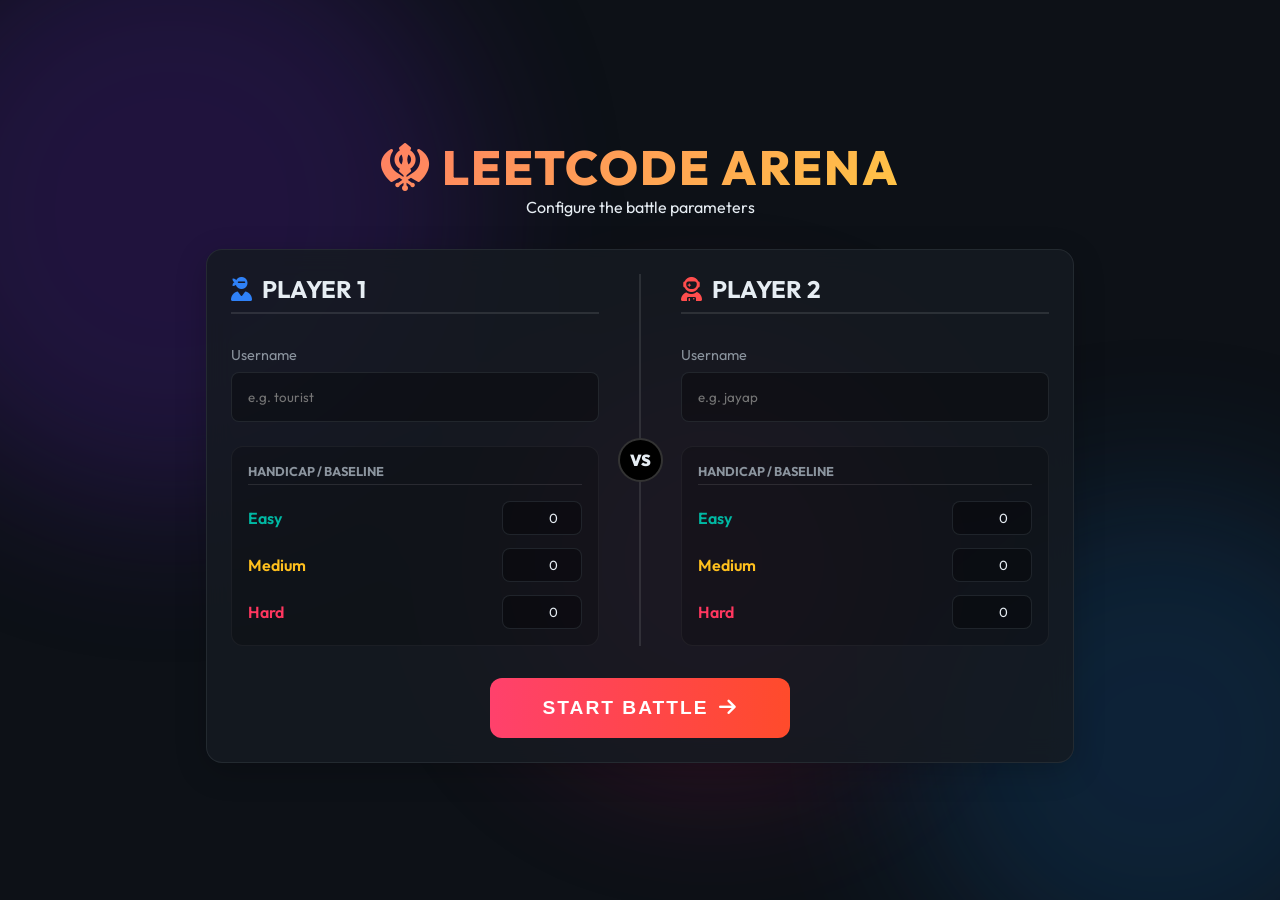
==== index.html @ b76e92ce "initial" ====
<!DOCTYPE html>
<html lang="en">

<head>
    <meta charset="UTF-8">
    <meta name="viewport" content="width=device-width, initial-scale=1.0">
    <title>LeetCode Arena - Setup</title>
    <link rel="preconnect" href="https://fonts.googleapis.com">
    <link rel="preconnect" href="https://fonts.gstatic.com" crossorigin>
    <link href="https://fonts.googleapis.com/css2?family=Outfit:wght@300;400;600;700;900&display=swap" rel="stylesheet">
    <link rel="stylesheet" href="style.css">
    <link rel="stylesheet" href="https://cdnjs.cloudflare.com/ajax/libs/font-awesome/6.4.0/css/all.min.css">
</head>

<body>
    <div class="background-blobs">
        <div class="blob blob-1"></div>
        <div class="blob blob-2"></div>
        <div class="blob blob-3"></div>
    </div>

    <main class="container setup-container">
        <header>
            <h1><i class="fa-solid fa-khanda"></i> LeetCode Arena</h1>
            <p>Configure the battle parameters</p>
        </header>

        <form id="setupForm" class="setup-form glass-card">
            <div class="players-config">

                <!-- Player 1 Config -->
                <div class="player-col p1-col">
                    <div class="col-header">
                        <i class="fa-solid fa-user-ninja"></i> Player 1
                    </div>

                    <div class="input-group">
                        <label>Username</label>
                        <input type="text" id="p1User" placeholder="e.g. tourist" required>
                    </div>

                    <div class="handicap-box">
                        <div class="h-title">Handicap / Baseline</div>
                        <div class="h-input-row">
                            <label class="lbl-easy">Easy</label>
                            <input type="number" id="p1Easy" value="0" min="0">
                        </div>
                        <div class="h-input-row">
                            <label class="lbl-med">Medium</label>
                            <input type="number" id="p1Med" value="0" min="0">
                        </div>
                        <div class="h-input-row">
                            <label class="lbl-hard">Hard</label>
                            <input type="number" id="p1Hard" value="0" min="0">
                        </div>
                    </div>
                </div>

                <div class="vs-divider-vertical">
                    <span>VS</span>
                </div>

                <!-- Player 2 Config -->
                <div class="player-col p2-col">
                    <div class="col-header">
                        <i class="fa-solid fa-user-astronaut"></i> Player 2
                    </div>

                    <div class="input-group">
                        <label>Username</label>
                        <input type="text" id="p2User" placeholder="e.g. jayap" required>
                    </div>

                    <div class="handicap-box">
                        <div class="h-title">Handicap / Baseline</div>
                        <div class="h-input-row">
                            <label class="lbl-easy">Easy</label>
                            <input type="number" id="p2Easy" value="0" min="0">
                        </div>
                        <div class="h-input-row">
                            <label class="lbl-med">Medium</label>
                            <input type="number" id="p2Med" value="0" min="0">
                        </div>
                        <div class="h-input-row">
                            <label class="lbl-hard">Hard</label>
                            <input type="number" id="p2Hard" value="0" min="0">
                        </div>
                    </div>
                </div>

            </div>

            <div class="form-actions">
                <button type="submit" class="battle-btn">
                    START BATTLE <i class="fa-solid fa-arrow-right"></i>
                </button>
            </div>
        </form>
    </main>

    <script src="script.js"></script>
</body>

</html>
---- style.css ----
:root {
    --bg-color: #0d1117;
    --text-primary: #e6edf3;
    --text-secondary: #8b949e;
    --accent-red: #ff4d4d;
    --accent-blue: #2f81f7;
    --accent-gold: #fbbf24;

    --card-bg: rgba(22, 27, 34, 0.85);
    --card-border: 1px solid rgba(48, 54, 61, 0.6);
    --glass-blur: blur(12px);

    /* Difficulty Colors */
    --easy-color: #00b8a3;
    --medium-color: #ffc01e;
    --hard-color: #ff375f;

    --font-main: 'Outfit', sans-serif;
}

* {
    margin: 0;
    padding: 0;
    box-sizing: border-box;
}

body {
    font-family: var(--font-main);
    background-color: var(--bg-color);
    color: var(--text-primary);
    min-height: 100vh;
    display: flex;
    justify-content: center;
    /* align-items: center; Remove center align for scrollable content */
    overflow-x: hidden;
    position: relative;
    padding-top: 2rem;
    padding-bottom: 2rem;
}

.background-blobs {
    position: fixed;
    top: 0;
    left: 0;
    width: 100%;
    height: 100%;
    z-index: -1;
    overflow: hidden;
    pointer-events: none;
}

.blob {
    position: absolute;
    border-radius: 50%;
    filter: blur(80px);
    opacity: 0.3;
    animation: move 25s infinite alternate;
}

.blob-1 {
    top: -10%;
    left: -10%;
    width: 600px;
    height: 600px;
    background: #4c1d95;
}

.blob-2 {
    bottom: -10%;
    right: -10%;
    width: 500px;
    height: 500px;
    background: #0f4c81;
    animation-delay: -5s;
}

.blob-3 {
    top: 40%;
    left: 40%;
    width: 400px;
    height: 400px;
    background: #be185d;
    animation-delay: -10s;
}

@keyframes move {
    from {
        transform: translate(0, 0) scale(1);
    }

    to {
        transform: translate(50px, -50px) scale(1.1);
    }
}

/* Shared */
.glass-card {
    background: var(--card-bg);
    backdrop-filter: var(--glass-blur);
    border: var(--card-border);
    border-radius: 16px;
    padding: 1.5rem;
    box-shadow: 0 8px 32px rgba(0, 0, 0, 0.2);
}

.hidden {
    display: none !important;
}

/* ================= INDEX / SETUP PAGE ================= */
.setup-container {
    width: 100%;
    max-width: 900px;
    margin: auto;
    padding: 0 1rem;
}

header {
    text-align: center;
    margin-bottom: 2rem;
}

header h1 {
    font-size: 3rem;
    font-weight: 800;
    background: linear-gradient(135deg, #FF6B6B 0%, #FFD93D 100%);
    background-clip: text;
    -webkit-background-clip: text;
    -webkit-text-fill-color: transparent;
    text-transform: uppercase;
    letter-spacing: 2px;
}

.players-config {
    display: flex;
    gap: 1rem;
    align-items: stretch;
    margin-bottom: 2rem;
}

.player-col {
    flex: 1;
    display: flex;
    flex-direction: column;
    gap: 1.5rem;
}

.col-header {
    font-size: 1.5rem;
    font-weight: 700;
    text-transform: uppercase;
    color: var(--text-primary);
    border-bottom: 2px solid rgba(255, 255, 255, 0.1);
    padding-bottom: 0.5rem;
    margin-bottom: 0.5rem;
    display: flex;
    align-items: center;
    gap: 10px;
}

.p1-col .col-header i {
    color: var(--accent-blue);
}

.p2-col .col-header i {
    color: var(--accent-red);
}

.vs-divider-vertical {
    display: flex;
    align-items: center;
    justify-content: center;
    width: 50px;
    position: relative;
}

.vs-divider-vertical span {
    background: #000;
    padding: 10px;
    border-radius: 50%;
    font-weight: 900;
    border: 2px solid rgba(255, 255, 255, 0.2);
    z-index: 2;
}

.vs-divider-vertical::before {
    content: '';
    position: absolute;
    height: 100%;
    width: 2px;
    background: rgba(255, 255, 255, 0.1);
    left: 50%;
    transform: translateX(-1px);
    z-index: 1;
}

.input-group label {
    display: block;
    font-size: 0.9rem;
    color: var(--text-secondary);
    margin-bottom: 0.5rem;
}

input[type="text"],
input[type="number"] {
    width: 100%;
    padding: 1rem;
    border-radius: 8px;
    border: var(--card-border);
    background: rgba(0, 0, 0, 0.3);
    color: var(--text-primary);
    font-family: var(--font-main);
    outline: none;
    transition: 0.3s;
}

input:focus {
    border-color: var(--accent-blue);
    box-shadow: 0 0 10px rgba(47, 129, 247, 0.3);
}

.handicap-box {
    background: rgba(0, 0, 0, 0.2);
    padding: 1rem;
    border-radius: 12px;
    border: 1px solid rgba(255, 255, 255, 0.05);
}

.h-title {
    font-size: 0.8rem;
    text-transform: uppercase;
    color: var(--text-secondary);
    margin-bottom: 1rem;
    font-weight: 700;
    border-bottom: 1px solid rgba(255, 255, 255, 0.1);
    padding-bottom: 5px;
}

.h-input-row {
    display: flex;
    align-items: center;
    justify-content: space-between;
    margin-bottom: 0.8rem;
}

.h-input-row:last-child {
    margin-bottom: 0;
}

.h-input-row label {
    margin: 0;
    font-weight: 600;
    width: 60px;
}

.lbl-easy {
    color: var(--easy-color);
}

.lbl-med {
    color: var(--medium-color);
}

.lbl-hard {
    color: var(--hard-color);
}

.h-input-row input {
    width: 80px;
    padding: 0.5rem;
    text-align: right;
}

.form-actions {
    text-align: center;
}

.battle-btn {
    width: 100%;
    max-width: 300px;
    padding: 1.2rem;
    border-radius: 12px;
    border: none;
    background: linear-gradient(90deg, #ff416c 0%, #ff4b2b 100%);
    color: white;
    font-weight: 800;
    font-size: 1.2rem;
    letter-spacing: 2px;
    cursor: pointer;
    transition: transform 0.2s, box-shadow 0.2s;
    text-transform: uppercase;
    display: inline-flex;
    align-items: center;
    justify-content: center;
    gap: 10px;
}

.battle-btn:hover {
    transform: translateY(-2px);
    box-shadow: 0 10px 20px rgba(255, 75, 43, 0.4);
}

/* ================= BATTLE RESULTS PAGE ================= */
.battle-container {
    width: 100%;
    max-width: 800px;
    margin: auto;
    padding: 0 1rem;
    display: flex;
    flex-direction: column;
    gap: 1.5rem;
}

.back-link {
    color: var(--text-secondary);
    text-decoration: none;
    font-size: 0.9rem;
    display: inline-flex;
    align-items: center;
    gap: 5px;
    transition: color 0.2s;
    align-self: flex-start;
}

.back-link:hover {
    color: white;
}

/* Top Section: Hero Scores */
.hero-scores {
    display: flex;
    align-items: center;
    justify-content: space-between;
    position: relative;
    overflow: visible;
    padding: 2rem 1rem;
}

.hero-player {
    text-align: center;
    flex: 1;
    position: relative;
    transition: 0.3s;
}

.hero-player h2 {
    font-size: 1.2rem;
    color: var(--text-secondary);
    margin-bottom: 0.5rem;
}

.hero-points {
    font-size: 4.5rem;
    font-weight: 900;
    line-height: 1;
    background: -webkit-linear-gradient(#fff, #aaa);
    background-clip: text;
    -webkit-background-clip: text;
    -webkit-text-fill-color: transparent;
}

.sub-label {
    font-size: 0.7rem;
    letter-spacing: 2px;
    color: var(--text-secondary);
    margin-top: 5px;
}

.hero-vs {
    width: 80px;
    display: flex;
    justify-content: center;
}

.vs-circle {
    background: #0d1117;
    width: 50px;
    height: 50px;
    display: flex;
    align-items: center;
    justify-content: center;
    border-radius: 50%;
    border: 2px solid rgba(255, 255, 255, 0.1);
    font-weight: 900;
    color: var(--text-secondary);
    font-size: 1.1rem;
}

/* Winner Styles */
.winner .hero-points {
    background: linear-gradient(to bottom, #FFD700, #FDB931);
    background-clip: text;
    -webkit-background-clip: text;
    -webkit-text-fill-color: transparent;
    text-shadow: 0 0 20px rgba(253, 185, 49, 0.3);
    transform: scale(1.1);
}

.crown-icon {
    position: absolute;
    top: -30px;
    left: 50%;
    transform: translateX(-50%);
    color: var(--accent-gold);
    font-size: 2rem;
    animation: floatCrown 2s infinite ease-in-out;
}

@keyframes floatCrown {

    0%,
    100% {
        transform: translate(-50%, 0);
    }

    50% {
        transform: translate(-50%, -10px);
    }
}

.loser {
    opacity: 0.5;
    filter: grayscale(0.8);
}

.verdict-banner {
    text-align: center;
    font-size: 2rem;
    font-weight: 900;
    letter-spacing: 5px;
    background: rgba(0, 0, 0, 0.3);
    color: white;
    padding: 1rem;
    text-transform: uppercase;
    border: 1px solid rgba(255, 255, 255, 0.1);
}

/* Category Battle */


.category-battle h3,
.extra-stats h3 {
    text-align: center;
    font-size: 0.8rem;
    text-transform: uppercase;
    color: var(--text-secondary);
    letter-spacing: 2px;
    margin-bottom: 1.5rem;
}

.cat-row {
    display: flex;
    align-items: stretch;
    margin-bottom: 1rem;
    min-height: 60px;
    position: relative;
}

.cat-label {
    position: absolute;
    left: 50%;
    transform: translateX(-50%);
    width: 120px;
    height: 100%;
    display: flex;
    flex-direction: column;
    align-items: center;
    justify-content: center;
    border-radius: 8px;
    z-index: 2;
    font-weight: 800;
    font-size: 0.9rem;
    color: #0d1117;
    box-shadow: 0 4px 10px rgba(0, 0, 0, 0.3);
}

.cat-label small {
    font-size: 0.65rem;
    font-weight: 600;
    opacity: 0.8;
}

.easy-bg {
    background: var(--easy-color);
}

.med-bg {
    background: var(--medium-color);
}

.hard-bg {
    background: var(--hard-color);
}

.cat-p1,
.cat-p2 {
    flex: 1;
    display: flex;
    flex-direction: column;
    justify-content: center;
    padding: 0.5rem 2rem;
    background: rgba(255, 255, 255, 0.03);
    border-radius: 8px;
    transition: 0.3s;
}

.cat-p1 {
    margin-right: 60px;
    text-align: left;
    align-items: flex-start;
}

.cat-p2 {
    margin-left: 60px;
    text-align: right;
    align-items: flex-end;
}

.score-main {
    font-size: 1.5rem;
    font-weight: 700;
    line-height: 1.2;
}

.score-sub {
    font-size: 0.8rem;
    opacity: 0.6;
    font-weight: 400;
    font-family: monospace;
    letter-spacing: 1px;
}

.cat-p1.cat-win {
    background: linear-gradient(90deg, rgba(255, 255, 255, 0.1), transparent);
    color: #fff;
    border-left: 4px solid #fff;
}

.cat-p2.cat-win {
    background: linear-gradient(-90deg, rgba(255, 255, 255, 0.1), transparent);
    color: #fff;
    border-right: 4px solid #fff;
}

.cat-p1.cat-lose,
.cat-p2.cat-lose {
    opacity: 0.4;
    font-size: 1.2rem;
}

/* Extra Stats */
.stats-table {
    display: flex;
    flex-direction: column;
    gap: 0.8rem;
}

.stat-header {
    display: flex;
    opacity: 0.5;
    font-size: 0.8rem;
    text-transform: uppercase;
    letter-spacing: 1px;
    padding-bottom: 0.5rem;
    border-bottom: 1px solid rgba(255, 255, 255, 0.1);
}

.stat-line {
    display: flex;
    align-items: center;
    font-size: 1rem;
}

.stat-header span,
.stat-line span {
    flex: 1;
    text-align: center;
}

.stat-header span:first-child,
.stat-line span:first-child {
    flex: 2;
    text-align: left;
}

.metric-name i {
    width: 20px;
    color: var(--text-secondary);
}

/* Loading & Error */
.loading-overlay {
    position: fixed;
    top: 0;
    left: 0;
    width: 100%;
    height: 100%;
    background: var(--bg-color);
    z-index: 100;
    display: flex;
    flex-direction: column;
    align-items: center;
    justify-content: center;
    gap: 1rem;
}

.loader-lg {
    width: 50px;
    height: 50px;
    border: 5px solid #fff;
    border-bottom-color: transparent;
    border-radius: 50%;
    animation: rotation 1s linear infinite;
}

.error-overlay {
    position: absolute;
    top: 0;
    left: 0;
    width: 100%;
    height: 100%;
    display: flex;
    align-items: center;
    justify-content: center;
    backdrop-filter: blur(5px);
    z-index: 50;
}

.error-card {
    text-align: center;
    border-color: var(--accent-red);
    max-width: 400px;
}

.error-card i {
    font-size: 3rem;
    color: var(--accent-red);
    margin-bottom: 1rem;
}

.btn-retry {
    display: inline-block;
    margin-top: 1rem;
    padding: 0.8rem 1.5rem;
    background: rgba(255, 255, 255, 0.1);
    color: white;
    text-decoration: none;
    border-radius: 8px;
    transition: 0.2s;
}

.btn-retry:hover {
    background: rgba(255, 255, 255, 0.2);
}

@media (max-width: 768px) {
    .players-config {
        flex-direction: column;
        gap: 2rem;
    }

    .vs-divider-vertical {
        width: 100%;
        height: 50px;
    }

    .vs-divider-vertical::before {
        width: 100%;
        height: 2px;
        top: 50%;
        left: 0;
        transform: translateY(-1px);
    }

    .cat-label {
        width: 70px;
        font-size: 0.7rem;
    }

    .cat-p1 {
        margin-right: 35px;
        padding: 0 1rem;
    }

    .cat-p2 {
        margin-left: 35px;
        padding: 0 1rem;
    }

    .hero-points {
        font-size: 3rem;
    }
}
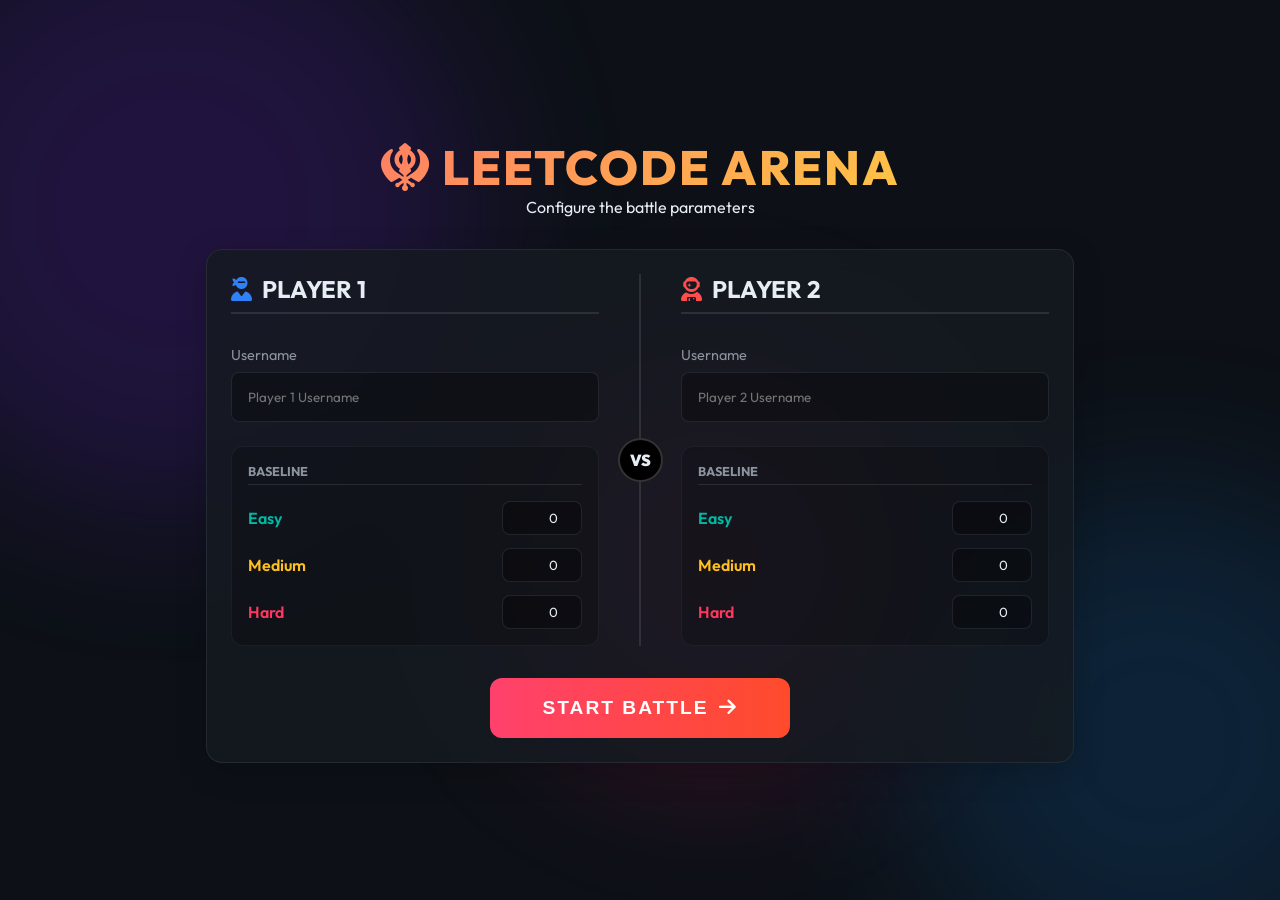
==== commit 8ced72ab: "feat: update player username placeholders and rename to 'Baseline'" ====
--- a/index.html
+++ b/index.html
@@ -36,11 +36,11 @@
 
                     <div class="input-group">
                         <label>Username</label>
-                        <input type="text" id="p1User" placeholder="e.g. tourist" required>
+                        <input type="text" id="p1User" placeholder="Player 1 Username" required>
                     </div>
 
                     <div class="handicap-box">
-                        <div class="h-title">Handicap / Baseline</div>
+                        <div class="h-title">Baseline</div>
                         <div class="h-input-row">
                             <label class="lbl-easy">Easy</label>
                             <input type="number" id="p1Easy" value="0" min="0">
@@ -68,11 +68,11 @@
 
                     <div class="input-group">
                         <label>Username</label>
-                        <input type="text" id="p2User" placeholder="e.g. jayap" required>
+                        <input type="text" id="p2User" placeholder="Player 2 Username" required>
                     </div>
 
                     <div class="handicap-box">
-                        <div class="h-title">Handicap / Baseline</div>
+                        <div class="h-title">Baseline</div>
                         <div class="h-input-row">
                             <label class="lbl-easy">Easy</label>
                             <input type="number" id="p2Easy" value="0" min="0">
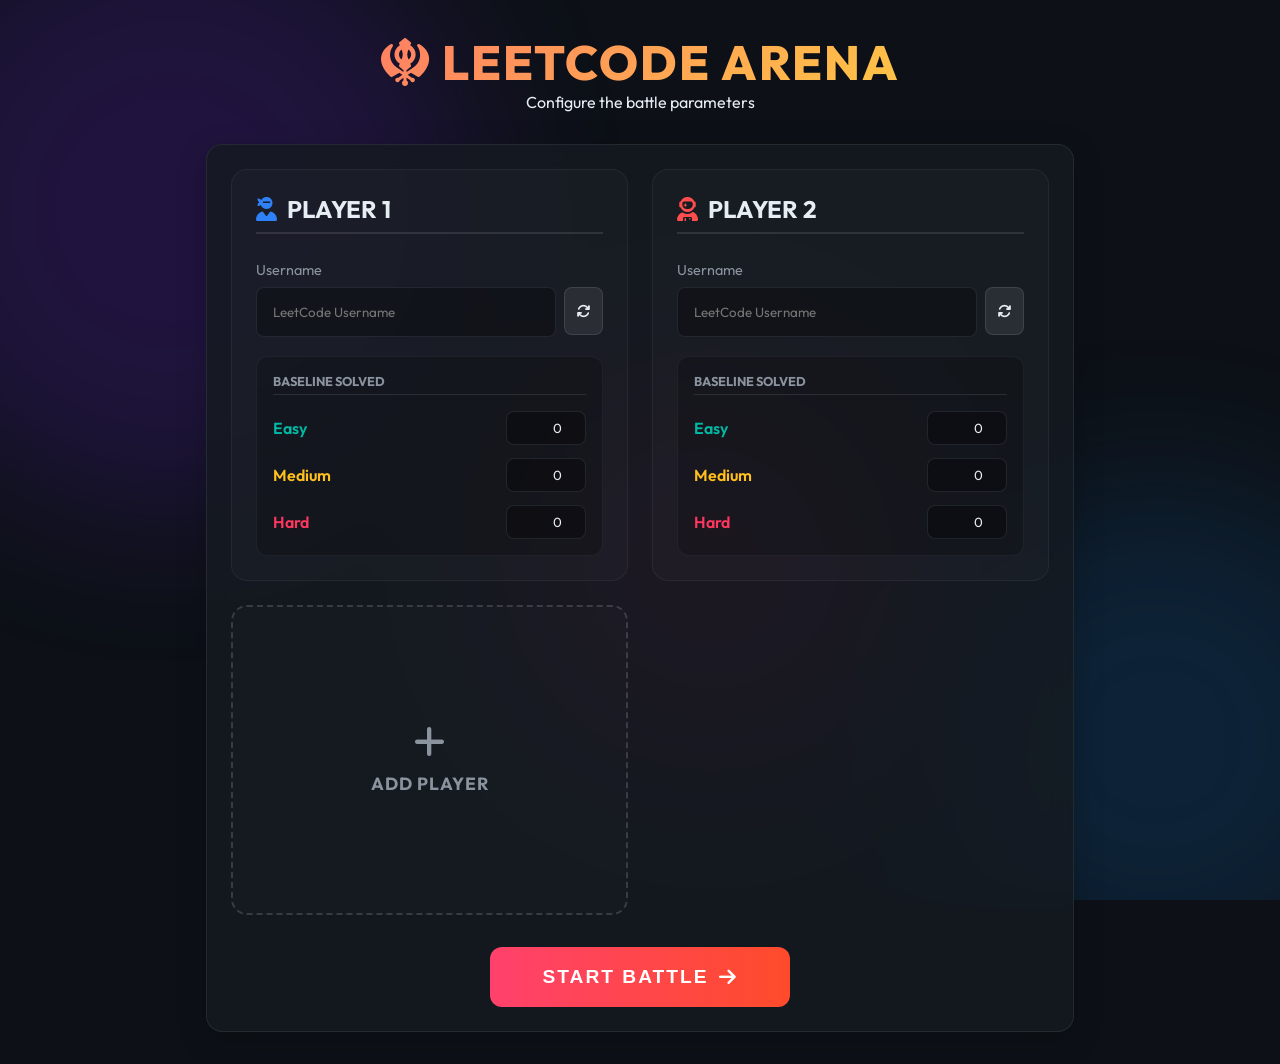
==== commit 5c5e135c: "feat: add dynamic multiplayer support, auto-fetch baseline, and responsive category column layout" ====
--- a/index.html
+++ b/index.html
@@ -26,68 +26,8 @@
         </header>
 
         <form id="setupForm" class="setup-form glass-card">
-            <div class="players-config">
-
-                <!-- Player 1 Config -->
-                <div class="player-col p1-col">
-                    <div class="col-header">
-                        <i class="fa-solid fa-user-ninja"></i> Player 1
-                    </div>
-
-                    <div class="input-group">
-                        <label>Username</label>
-                        <input type="text" id="p1User" placeholder="Player 1 Username" required>
-                    </div>
-
-                    <div class="handicap-box">
-                        <div class="h-title">Baseline</div>
-                        <div class="h-input-row">
-                            <label class="lbl-easy">Easy</label>
-                            <input type="number" id="p1Easy" value="0" min="0">
-                        </div>
-                        <div class="h-input-row">
-                            <label class="lbl-med">Medium</label>
-                            <input type="number" id="p1Med" value="0" min="0">
-                        </div>
-                        <div class="h-input-row">
-                            <label class="lbl-hard">Hard</label>
-                            <input type="number" id="p1Hard" value="0" min="0">
-                        </div>
-                    </div>
-                </div>
-
-                <div class="vs-divider-vertical">
-                    <span>VS</span>
-                </div>
-
-                <!-- Player 2 Config -->
-                <div class="player-col p2-col">
-                    <div class="col-header">
-                        <i class="fa-solid fa-user-astronaut"></i> Player 2
-                    </div>
-
-                    <div class="input-group">
-                        <label>Username</label>
-                        <input type="text" id="p2User" placeholder="Player 2 Username" required>
-                    </div>
-
-                    <div class="handicap-box">
-                        <div class="h-title">Baseline</div>
-                        <div class="h-input-row">
-                            <label class="lbl-easy">Easy</label>
-                            <input type="number" id="p2Easy" value="0" min="0">
-                        </div>
-                        <div class="h-input-row">
-                            <label class="lbl-med">Medium</label>
-                            <input type="number" id="p2Med" value="0" min="0">
-                        </div>
-                        <div class="h-input-row">
-                            <label class="lbl-hard">Hard</label>
-                            <input type="number" id="p2Hard" value="0" min="0">
-                        </div>
-                    </div>
-                </div>
-
+            <div id="playersContainer" class="players-config">
+                <!-- Dynamically populated via JS -->
             </div>
 
             <div class="form-actions">
--- a/style.css
+++ b/style.css
@@ -132,17 +132,28 @@
 }
 
 .players-config {
-    display: flex;
-    gap: 1rem;
-    align-items: stretch;
+    display: grid;
+    grid-template-columns: repeat(auto-fit, minmax(285px, 1fr));
+    gap: 1.5rem;
+    align-items: start;
     margin-bottom: 2rem;
 }
 
-.player-col {
-    flex: 1;
+.player-card {
+    position: relative;
+    background: rgba(255, 255, 255, 0.02);
+    border: 1px solid rgba(255, 255, 255, 0.05);
+    border-radius: 16px;
+    padding: 1.5rem;
     display: flex;
     flex-direction: column;
-    gap: 1.5rem;
+    gap: 1.2rem;
+    transition: all 0.3s ease;
+}
+
+.player-card:hover {
+    border-color: rgba(255, 255, 255, 0.1);
+    transform: translateY(-2px);
 }
 
 .col-header {
@@ -158,13 +169,12 @@
     gap: 10px;
 }
 
-.p1-col .col-header i {
-    color: var(--accent-blue);
-}
-
-.p2-col .col-header i {
-    color: var(--accent-red);
-}
+.player-card[data-index="0"] .col-header i { color: var(--accent-blue); }
+.player-card[data-index="1"] .col-header i { color: var(--accent-red); }
+.player-card[data-index="2"] .col-header i { color: var(--easy-color); }
+.player-card[data-index="3"] .col-header i { color: var(--medium-color); }
+.player-card[data-index="4"] .col-header i { color: #a855f7; }
+.player-card[data-index="5"] .col-header i { color: #ec4899; }
 
 .vs-divider-vertical {
     display: flex;
@@ -424,15 +434,51 @@
 }
 
 .verdict-banner {
+    display: flex;
+    align-items: center;
+    justify-content: center;
+    gap: 15px;
     text-align: center;
-    font-size: 2rem;
+    font-size: 2.2rem;
     font-weight: 900;
-    letter-spacing: 5px;
-    background: rgba(0, 0, 0, 0.3);
-    color: white;
-    padding: 1rem;
+    letter-spacing: 3px;
+    background: linear-gradient(135deg, rgba(251, 191, 36, 0.15) 0%, rgba(251, 191, 36, 0.02) 100%);
+    color: var(--accent-gold);
+    padding: 1.2rem;
     text-transform: uppercase;
-    border: 1px solid rgba(255, 255, 255, 0.1);
+    border: 1px solid rgba(251, 191, 36, 0.3);
+    box-shadow: 0 0 20px rgba(251, 191, 36, 0.1);
+    border-radius: 12px;
+    animation: pulseGlow 2s infinite alternate;
+}
+
+.verdict-banner.tie-banner {
+    background: linear-gradient(135deg, rgba(47, 129, 247, 0.15) 0%, rgba(47, 129, 247, 0.02) 100%);
+    color: var(--accent-blue);
+    border-color: rgba(47, 129, 247, 0.3);
+    box-shadow: 0 0 20px rgba(47, 129, 247, 0.1);
+}
+
+.verdict-crown {
+    font-size: 2.5rem;
+    color: var(--accent-gold);
+    filter: drop-shadow(0 0 8px rgba(251, 191, 36, 0.6));
+}
+
+.tie-banner .verdict-crown {
+    color: var(--accent-blue);
+    filter: drop-shadow(0 0 8px rgba(47, 129, 247, 0.6));
+}
+
+@keyframes pulseGlow {
+    0% {
+        box-shadow: 0 0 15px rgba(251, 191, 36, 0.05);
+        transform: scale(1);
+    }
+    100% {
+        box-shadow: 0 0 25px rgba(251, 191, 36, 0.2);
+        transform: scale(1.01);
+    }
 }
 
 /* Category Battle */
@@ -575,12 +621,18 @@
 .stat-line span {
     flex: 1;
     text-align: center;
+    overflow: hidden;
+    text-overflow: ellipsis;
+    white-space: nowrap;
+    padding: 0 8px; /* Added padding to prevent text collision */
 }
 
 .stat-header span:first-child,
 .stat-line span:first-child {
     flex: 2;
     text-align: left;
+    white-space: normal;
+    overflow: visible;
 }
 
 .metric-name i {
@@ -613,6 +665,15 @@
     animation: rotation 1s linear infinite;
 }
 
+@keyframes rotation {
+    0% {
+        transform: rotate(0deg);
+    }
+    100% {
+        transform: rotate(360deg);
+    }
+}
+
 .error-overlay {
     position: absolute;
     top: 0;
@@ -654,6 +715,15 @@
 }
 
 @media (max-width: 768px) {
+    /* Setup Page Layout */
+    .setup-container {
+        padding: 0 1rem;
+    }
+
+    header h1 {
+        font-size: 2.5rem;
+    }
+
     .players-config {
         flex-direction: column;
         gap: 2rem;
@@ -661,7 +731,8 @@
 
     .vs-divider-vertical {
         width: 100%;
-        height: 50px;
+        height: 60px;
+        margin: 1rem 0;
     }
 
     .vs-divider-vertical::before {
@@ -669,25 +740,425 @@
         height: 2px;
         top: 50%;
         left: 0;
-        transform: translateY(-1px);
+        transform: translateY(-50%);
+    }
+
+    .vs-divider-vertical span {
+        padding: 8px;
+        font-size: 0.9rem;
+    }
+
+    /* Battle Page Layout */
+    .battle-container {
+        padding: 0 1rem;
+    }
+
+    /* Stack Hero Scores on Mobile */
+    .hero-scores {
+        flex-direction: column;
+        gap: 1rem;
+        padding: 2rem 1rem;
+    }
+
+    .hero-player {
+        width: 100%;
+        display: flex;
+        flex-direction: column;
+        align-items: center;
+    }
+
+    .hero-vs {
+        width: 100%;
+        height: 50px;
+        align-items: center;
+        margin: 0.5rem 0;
+    }
+    
+    .hero-points {
+        font-size: 4rem; /* keep it big and punchy */
+    }
+
+    .crown-icon {
+        top: -25px; /* adjust for potentially tighter spacing */
+    }
+
+    /* Category Battle Compact Row */
+    .cat-row {
+        margin-bottom: 0.8rem;
     }
 
     .cat-label {
         width: 70px;
-        font-size: 0.7rem;
+        font-size: 0.75rem;
+    }
+    
+    .cat-label small {
+        font-size: 0.6rem;
     }
 
     .cat-p1 {
-        margin-right: 35px;
-        padding: 0 1rem;
+        margin-right: 35px; /* Half of 70px */
+        padding: 0.8rem 1rem 0.8rem 0.5rem;
+        align-items: center; /* Center align text on mobile for uniform look */
+        text-align: center;
     }
 
     .cat-p2 {
         margin-left: 35px;
-        padding: 0 1rem;
-    }
-
+        padding: 0.8rem 0.5rem 0.8rem 1rem;
+        align-items: center;
+        text-align: center;
+    }
+    
+    .cat-p1, .cat-p2 {
+        /* Slightly reduce font size for scores */
+    }
+
+    .score-main {
+        font-size: 1.3rem;
+    }
+
+    .score-sub {
+        font-size: 0.75rem;
+        display: block; /* ensure it breaks to new line if needed */
+    }
+
+    /* Extra Stats Table */
+    .stat-header, .stat-line {
+        font-size: 0.85rem;
+    }
+    
+    .metric-name i {
+        margin-right: 5px;
+    }
+}
+
+@media (max-width: 480px) {
+    header h1 {
+        font-size: 2rem;
+    }
+
+    .battle-btn {
+        width: 100%;
+        font-size: 1.1rem;
+    }
+    
     .hero-points {
         font-size: 3rem;
     }
+    
+    .cat-label {
+        width: 60px;
+        font-size: 0.7rem;
+    }
+    
+    .cat-p1 {
+        margin-right: 30px;
+    }
+    
+    .cat-p2 {
+        margin-left: 30px;
+    }
+    
+    .score-main {
+        font-size: 1.1rem;
+    }
+
+    .stat-line {
+        font-size: 0.8rem; /* Small font for stats */
+    }
+}
+
+/* ================= MULTIPLAYER & AUTO-FETCH STYLES ================= */
+.username-input-wrapper {
+    display: flex;
+    gap: 0.5rem;
+}
+
+.fetch-status-btn {
+    background: rgba(255, 255, 255, 0.08);
+    border: 1px solid rgba(255, 255, 255, 0.1);
+    color: var(--text-primary);
+    width: 45px;
+    height: 48px; /* Match username input height */
+    border-radius: 8px;
+    cursor: pointer;
+    display: flex;
+    align-items: center;
+    justify-content: center;
+    transition: all 0.2s ease;
+}
+
+.fetch-status-btn:hover {
+    background: var(--accent-blue);
+    border-color: var(--accent-blue);
+    color: white;
+    transform: translateY(-1px);
+}
+
+.fetch-status-btn.loading i {
+    animation: spin 1s linear infinite;
+}
+
+.fetch-status-btn.success {
+    background: var(--easy-color) !important;
+    border-color: var(--easy-color) !important;
+    color: white !important;
+}
+
+.fetch-status-btn.error {
+    background: var(--hard-color) !important;
+    border-color: var(--hard-color) !important;
+    color: white !important;
+}
+
+@keyframes spin {
+    100% { transform: rotate(360deg); }
+}
+
+.remove-player-btn {
+    position: absolute;
+    top: 1.5rem;
+    right: 1.5rem;
+    background: transparent;
+    border: none;
+    color: var(--text-secondary);
+    cursor: pointer;
+    font-size: 1.2rem;
+    transition: color 0.2s;
+    display: flex;
+    align-items: center;
+    justify-content: center;
+    width: 24px;
+    height: 24px;
+    border-radius: 50%;
+}
+
+.remove-player-btn:hover {
+    color: var(--accent-red);
+    background: rgba(255, 77, 77, 0.1);
+}
+
+.add-player-card {
+    min-height: 310px;
+    border: 2px dashed rgba(255, 255, 255, 0.15);
+    border-radius: 16px;
+    display: flex;
+    align-items: center;
+    justify-content: center;
+    transition: all 0.3s ease;
+    cursor: pointer;
+    background: rgba(255, 255, 255, 0.01);
+}
+
+.add-player-card:hover {
+    border-color: var(--accent-blue);
+    background: rgba(47, 129, 247, 0.04);
+    transform: translateY(-2px);
+}
+
+.add-player-btn {
+    background: transparent;
+    border: none;
+    color: var(--text-secondary);
+    display: flex;
+    flex-direction: column;
+    align-items: center;
+    gap: 0.8rem;
+    font-family: var(--font-main);
+    font-size: 1.1rem;
+    font-weight: 700;
+    cursor: pointer;
+    width: 100%;
+    height: 100%;
+    justify-content: center;
+    text-transform: uppercase;
+    letter-spacing: 1px;
+}
+
+.add-player-card:hover .add-player-btn {
+    color: var(--text-primary);
+}
+
+.add-player-btn i {
+    font-size: 2.2rem;
+    transition: transform 0.2s;
+}
+
+.add-player-card:hover .add-player-btn i {
+    transform: scale(1.1);
+}
+
+/* Success highlight animation for autofilled fields */
+@keyframes successHighlight {
+    0% {
+        box-shadow: 0 0 0 2px var(--easy-color);
+        background: rgba(0, 184, 163, 0.1);
+    }
+    100% {
+        box-shadow: none;
+        background: rgba(0, 0, 0, 0.3);
+    }
+}
+
+.success-flash {
+    animation: successHighlight 1s ease-out;
+}
+
+/* Multiplayer Battle Page Styles */
+.hero-scores.grid-layout {
+    display: grid;
+    grid-template-columns: repeat(auto-fit, minmax(180px, 1fr));
+    gap: 2rem;
+    justify-content: center;
+}
+
+.hero-scores.grid-layout .hero-player {
+    border: 1px solid rgba(255, 255, 255, 0.05);
+    background: rgba(255, 255, 255, 0.02);
+    padding: 1.5rem 1rem;
+    border-radius: 12px;
+}
+
+.hero-scores.grid-layout .hero-player.winner {
+    background: rgba(251, 191, 36, 0.05);
+    border-color: rgba(251, 191, 36, 0.2);
+}
+
+/* Dynamic Multiplayer Column-based Breakdown */
+.cat-row.multi-column {
+    display: flex;
+    align-items: center;
+    gap: 1.5rem;
+}
+
+.cat-row.multi-column .cat-label {
+    position: static; /* Override absolute positioning */
+    transform: none;
+    flex-shrink: 0;
+}
+
+.cat-columns {
+    display: flex;
+    gap: 1rem;
+    flex: 1;
+    overflow-x: auto;
+    scrollbar-width: none; /* Hide scrollbar for layout cleanliness */
+}
+
+.cat-columns::-webkit-scrollbar {
+    display: none;
+}
+
+.cat-col-val {
+    flex: 1;
+    min-width: 110px;
+    display: flex;
+    flex-direction: column;
+    justify-content: center;
+    align-items: center;
+    padding: 0.6rem 0.8rem;
+    background: rgba(255, 255, 255, 0.03);
+    border-radius: 8px;
+    border: 1px solid rgba(255, 255, 255, 0.05);
+    transition: 0.3s;
+    text-align: center;
+}
+
+.cat-col-val.cat-win {
+    border-top: 3px solid var(--accent-gold);
+    background: linear-gradient(180deg, rgba(251, 191, 36, 0.08), transparent);
+    color: #fff;
+}
+
+.cat-col-val.cat-lose {
+    opacity: 0.4;
+}
+
+.stats-table-wrapper {
+    width: 100%;
+    overflow-x: auto;
+    margin-top: 0.5rem;
+    scrollbar-width: thin;
+    scrollbar-color: rgba(255, 255, 255, 0.1) transparent;
+}
+
+.stats-table-wrapper::-webkit-scrollbar {
+    height: 6px;
+}
+
+.stats-table-wrapper::-webkit-scrollbar-thumb {
+    background: rgba(255, 255, 255, 0.1);
+    border-radius: 3px;
+}
+
+.stats-table.multi-layout {
+    min-width: max-content;
+}
+
+/* ================= RESPONSIVE CATEGORY & HEADER STYLES ================= */
+.cat-header-row {
+    display: flex;
+    gap: 1.5rem;
+    margin-bottom: 0.8rem;
+    padding-bottom: 0.5rem;
+    border-bottom: 1px solid rgba(255, 255, 255, 0.1);
+}
+
+.cat-header-spacer {
+    width: 120px;
+    flex-shrink: 0;
+}
+
+.cat-header-names {
+    display: flex;
+    gap: 1rem;
+    flex: 1;
+}
+
+.cat-header-name {
+    flex: 1;
+    min-width: 110px;
+    text-align: center;
+    font-weight: 700;
+    font-size: 0.95rem;
+    color: var(--text-primary);
+    text-transform: uppercase;
+    letter-spacing: 1px;
+    overflow: hidden;
+    text-overflow: ellipsis;
+    white-space: nowrap;
+}
+
+#categoryContent {
+    width: 100%;
+    overflow-x: auto;
+    scrollbar-width: thin;
+    scrollbar-color: rgba(255, 255, 255, 0.1) transparent;
+    padding-bottom: 0.5rem; /* Space for scrollbar */
+}
+
+#categoryContent::-webkit-scrollbar {
+    height: 6px;
+}
+
+#categoryContent::-webkit-scrollbar-thumb {
+    background: rgba(255, 255, 255, 0.1);
+    border-radius: 3px;
+}
+
+#categoryContent .cat-header-row,
+#categoryContent .cat-row.multi-column {
+    min-width: max-content;
+}
+
+@media (max-width: 768px) {
+    /* Make battle overlays and forms fit better on small mobile viewports */
+    .setup-container {
+        padding: 0 0.5rem;
+    }
+    
+    .glass-card {
+        padding: 1.2rem;
+    }
 }
